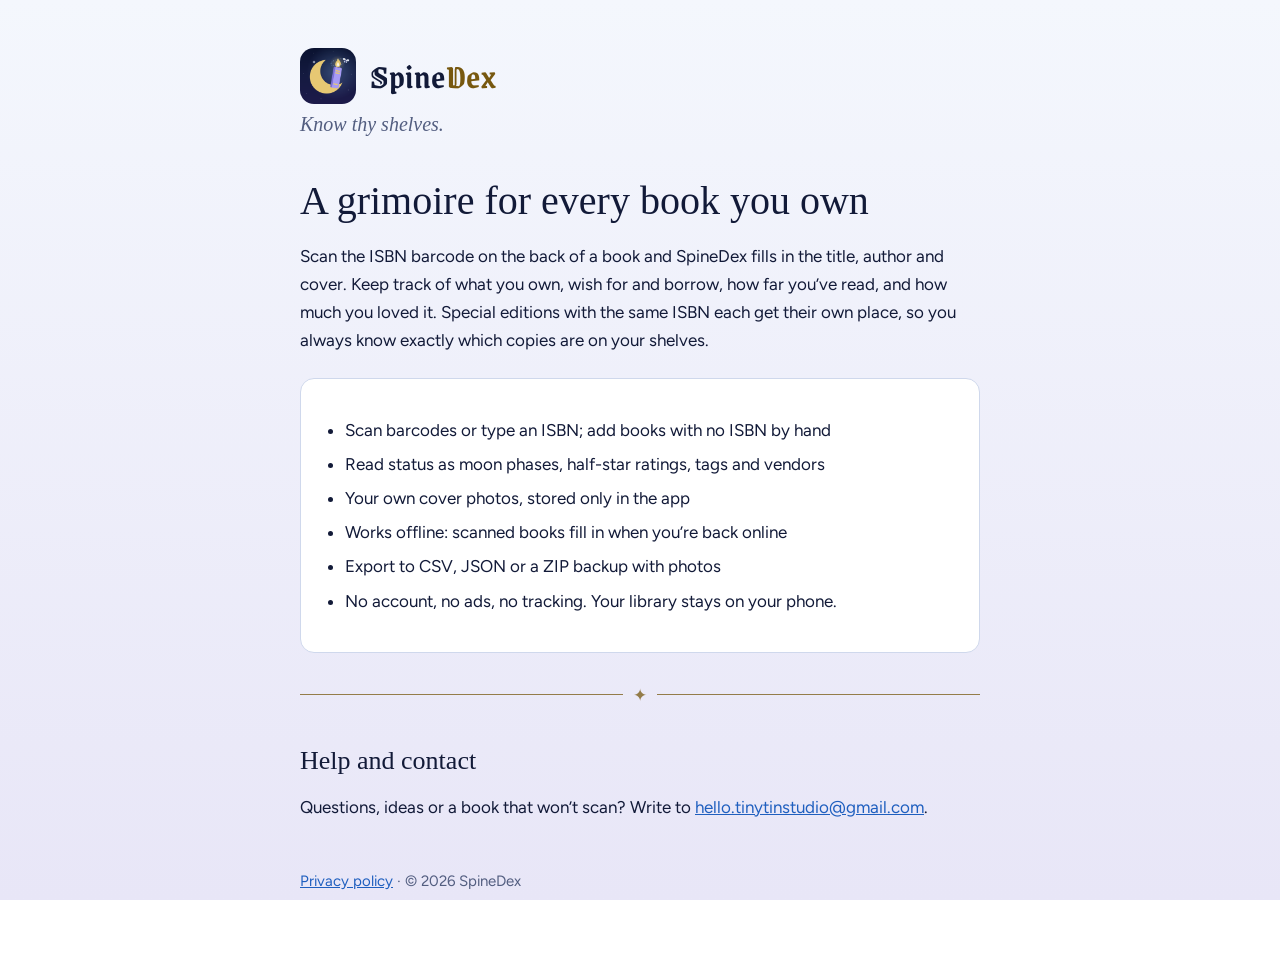
==== index.html @ 3c22c49f "Add files via upload" ====
<!doctype html>
<html lang="en">
  <head>
    <meta charset="utf-8" />
    <meta name="viewport" content="width=device-width, initial-scale=1" />
    <title>SpineDex · Know thy shelves.</title>
    <meta name="description" content="SpineDex is a book catalogue for your phone: scan the barcode, keep a grimoire of every book you own, wish for or borrow." />
    <link rel="icon" href="favicon.png" />
    <link rel="preconnect" href="https://fonts.googleapis.com" />
    <link rel="preconnect" href="https://fonts.gstatic.com" crossorigin />
    <link href="https://fonts.googleapis.com/css2?family=Figtree:wght@400;600&family=Grenze+Gotisch:wght@600&family=IM+Fell+English:ital@0;1&family=IM+Fell+English+SC&display=swap" rel="stylesheet" />
    <link rel="stylesheet" href="style.css" />
  </head>
  <body>
    <main>
      <a class="brand" href="./">
        <img src="icon.png" alt="" />
        <span class="wordmark">Spine<em>Dex</em></span>
      </a>
      <p class="tagline">Know thy shelves.</p>

      <h1>A grimoire for every book you own</h1>
      <p>
        Scan the ISBN barcode on the back of a book and SpineDex fills in the title, author and cover. Keep track of
        what you own, wish for and borrow, how far you’ve read, and how much you loved it. Special editions with the
        same ISBN each get their own place, so you always know exactly which copies are on your shelves.
      </p>

      <div class="card">
        <ul>
          <li>Scan barcodes or type an ISBN; add books with no ISBN by hand</li>
          <li>Read status as moon phases, half-star ratings, tags and vendors</li>
          <li>Your own cover photos, stored only in the app</li>
          <li>Works offline: scanned books fill in when you’re back online</li>
          <li>Export to CSV, JSON or a ZIP backup with photos</li>
          <li>No account, no ads, no tracking. Your library stays on your phone.</li>
        </ul>
      </div>

      <div class="rule">✦</div>

      <h2>Help and contact</h2>
      <p>Questions, ideas or a book that won’t scan? Write to <a href="mailto:hello.tinytinstudio@gmail.com">hello.tinytinstudio@gmail.com</a>.</p>

      <footer>
        <a href="privacy/">Privacy policy</a> · © 2026 SpineDex
      </footer>
    </main>
  </body>
</html>
---- style.css ----
:root {
  --sky-1: #f4f7fd;
  --sky-2: #e8e6f7;
  --surface: #ffffff;
  --border: #cfd8ec;
  --text: #121a38;
  --muted: #535e80;
  --accent: #77580f;
  --wisp: #1f5fbf;
}

@media (prefers-color-scheme: dark) {
  :root {
    --sky-1: #070c24;
    --sky-2: #1a1846;
    --surface: #1a2048;
    --border: #353c78;
    --text: #e8ecfa;
    --muted: #a0a9ce;
    --accent: #e7c873;
    --wisp: #8ec5ff;
  }
}

* {
  box-sizing: border-box;
}

body {
  margin: 0;
  min-height: 100vh;
  background: linear-gradient(180deg, var(--sky-1), var(--sky-2)) fixed;
  color: var(--text);
  font: 17px/1.65 'Figtree', system-ui, sans-serif;
}

main {
  max-width: 720px;
  margin: 0 auto;
  padding: 48px 20px 64px;
}

a {
  color: var(--wisp);
}

.brand {
  display: flex;
  align-items: center;
  gap: 14px;
  text-decoration: none;
  color: var(--text);
}

.brand img {
  width: 56px;
  height: 56px;
  border-radius: 14px;
}

.wordmark {
  font-family: 'Grenze Gotisch', serif;
  font-weight: 600;
  font-size: 34px;
  letter-spacing: 0.5px;
}

.wordmark em {
  font-style: normal;
  color: var(--accent);
}

h1,
h2 {
  font-family: 'IM Fell English', Georgia, serif;
  font-weight: 400;
  line-height: 1.2;
}

h1 {
  font-size: 40px;
  margin: 36px 0 4px;
}

h2 {
  font-size: 26px;
  margin: 36px 0 8px;
}

.tagline {
  font-family: 'IM Fell English', Georgia, serif;
  font-style: italic;
  color: var(--muted);
  font-size: 20px;
  margin: 4px 0 0;
}

.meta {
  font-family: 'IM Fell English SC', Georgia, serif;
  color: var(--accent);
  letter-spacing: 0.5px;
}

.card {
  margin-top: 24px;
  padding: 20px 22px;
  border: 1px solid var(--border);
  border-radius: 14px;
  background: var(--surface);
}

.card p:first-child {
  margin-top: 0;
}

.card p:last-child {
  margin-bottom: 0;
}

ul {
  padding-left: 22px;
}

li {
  margin: 6px 0;
}

.rule {
  display: flex;
  align-items: center;
  gap: 10px;
  margin: 28px 0 0;
  color: var(--accent);
  opacity: 0.75;
}

.rule::before,
.rule::after {
  content: '';
  flex: 1;
  height: 1px;
  background: var(--accent);
}

footer {
  margin-top: 48px;
  color: var(--muted);
  font-size: 15px;
}
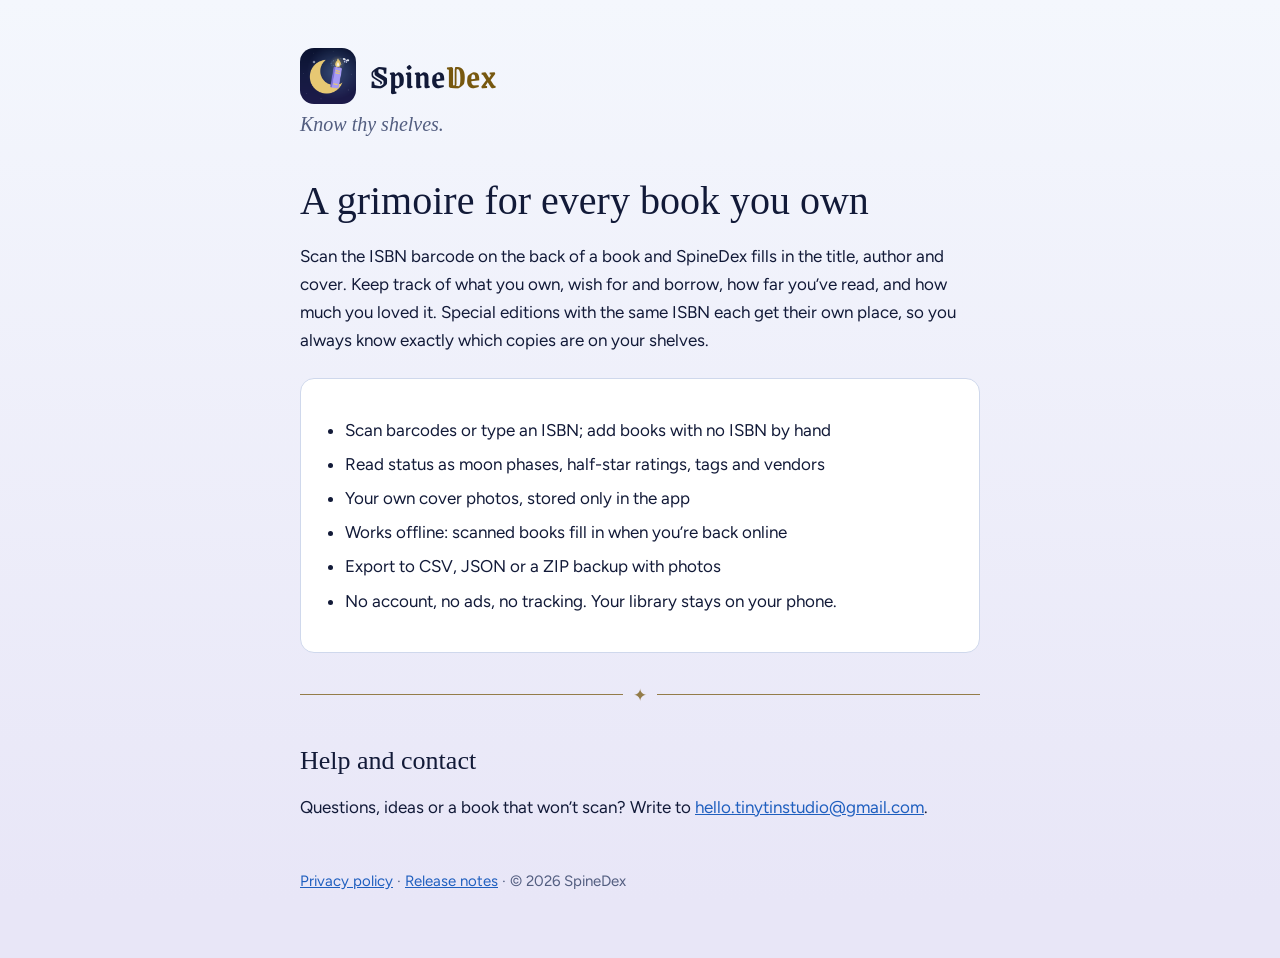
==== commit ef69de4f: "Add SpineDex release notes page Lists 1.0.1 (2), which fixes barcode scanning, and the first release" ====
--- a/index.html
+++ b/index.html
@@ -43,7 +43,7 @@
       <p>Questions, ideas or a book that won’t scan? Write to <a href="mailto:hello.tinytinstudio@gmail.com">hello.tinytinstudio@gmail.com</a>.</p>
 
       <footer>
-        <a href="privacy/">Privacy policy</a> · © 2026 SpineDex
+        <a href="privacy/">Privacy policy</a> · <a href="releases/">Release notes</a> · © 2026 SpineDex
       </footer>
     </main>
   </body>
--- a/style.css
+++ b/style.css
@@ -24,6 +24,10 @@
 
 * {
   box-sizing: border-box;
+}
+
+html {
+  background: var(--sky-2);
 }
 
 body {
@@ -147,3 +151,23 @@
   color: var(--muted);
   font-size: 15px;
 }
+
+.card h2:first-child {
+  margin-top: 0;
+}
+
+.card .meta {
+  margin: 0 0 4px;
+}
+
+.version,
+.build {
+  font-family: 'Figtree', system-ui, sans-serif;
+  font-weight: 600;
+  font-size: 22px;
+}
+
+.build {
+  font-weight: 400;
+  color: var(--muted);
+}
